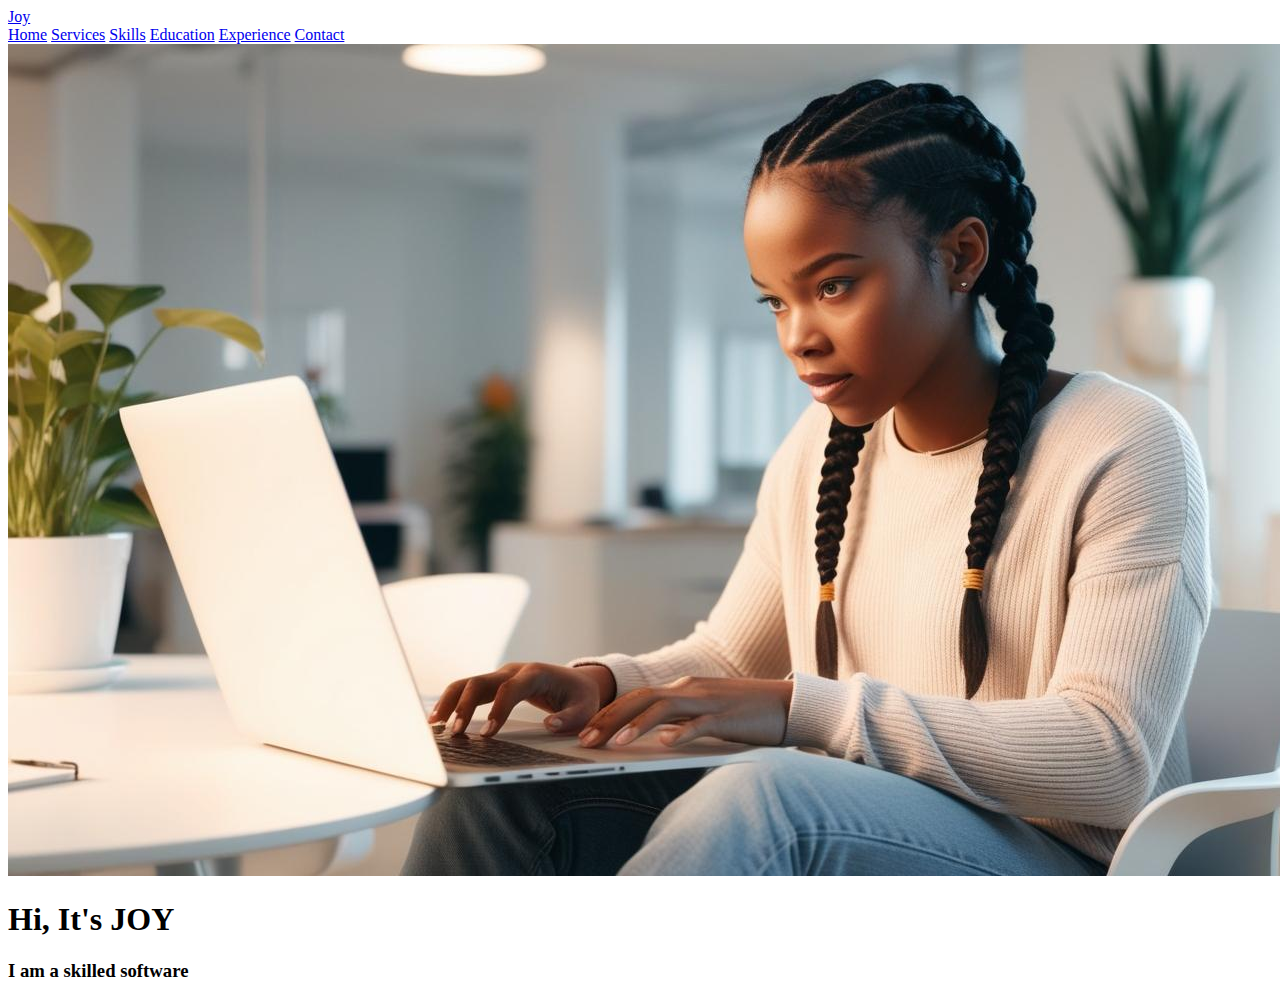
==== index.html @ cb1254c5 "First Change" ====
<!DOCTYPE html>
<html>
    <head>
        <title>My Portfolio</title>
        <meta charset="UTF-8">
        <meta name="viewport" content="width=device-width,">
        <link rel="stylesheet" href="styles.css">
    </head>
    <body>
        <header>
            <a href="#" class="logo">Joy</a>

            <nav>
                <a href="#" class="active">Home</a>
                <a href="#" >Services</a>
                <a href="#" >Skills</a>
                <a href="#" >Education</a>
                <a href="#" >Experience</a>
                <a href="#" >Contact</a>
                
            </nav>
        </header>

        <section class="home">
            <div class="home-img">
                <img src="main.jpg" alt="Logo" >
            </div>
            <div class="home-content">
                <h1>Hi, It's <span>JOY</span></h1>
                <h3 class="typing-text">I am a skilled software </h3>
            </div>
        </section>
    </body>
</html>
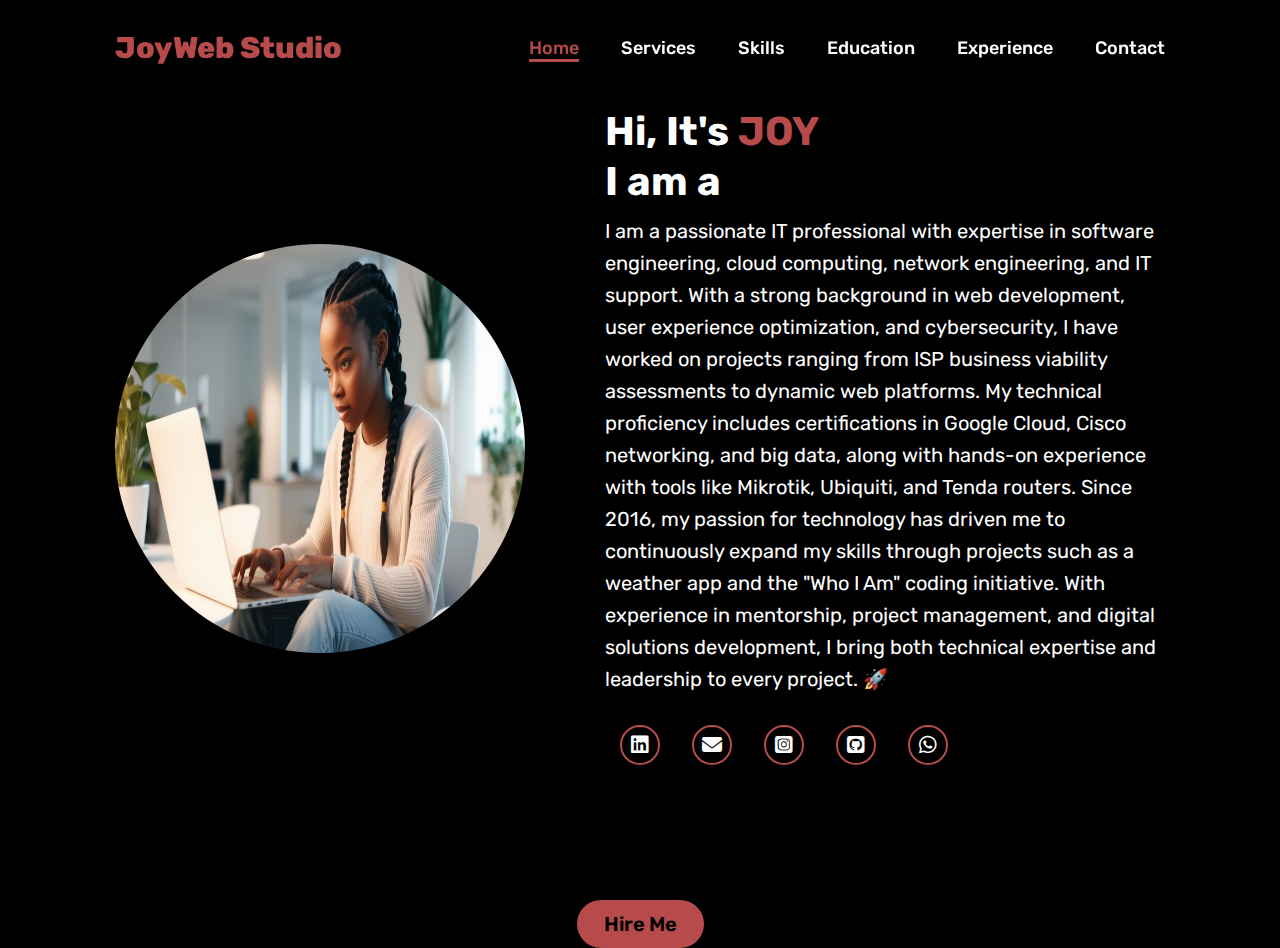
==== commit 4a674c42: "Second post" ====
--- a/index.html
+++ b/index.html
@@ -5,10 +5,17 @@
         <meta charset="UTF-8">
         <meta name="viewport" content="width=device-width,">
         <link rel="stylesheet" href="styles.css">
+
+        <link rel="stylesheet" href="https://cdnjs.cloudflare.com/ajax/libs/font-awesome/6.5.1/css/all.min.css">
+
+
+        <link rel="preconnect" href="https://fonts.googleapis.com">
+        <link rel="preconnect" href="https://fonts.gstatic.com" crossorigin>
+        <link href="https://fonts.googleapis.com/css2?family=Rubik:ital,wght@0,300..900;1,300..900&display=swap" rel="stylesheet">
     </head>
     <body>
         <header>
-            <a href="#" class="logo">Joy</a>
+            <a href="#" class="logo">JoyWeb Studio</a>
 
             <nav>
                 <a href="#" class="active">Home</a>
@@ -27,9 +34,39 @@
             </div>
             <div class="home-content">
                 <h1>Hi, It's <span>JOY</span></h1>
-                <h3 class="typing-text">I am a skilled software </h3>
+                <h3 class="typing-text">I am a <span></span> </h3>
+                
+                <p>
+                    I am a passionate IT professional with expertise in software engineering, cloud computing,  
+                    network engineering, and IT support. With a strong background in web development,  
+                    user experience optimization, and cybersecurity, I have worked on projects ranging from  
+                    ISP business viability assessments to dynamic web platforms.  
+                
+                    My technical proficiency includes certifications in Google Cloud, Cisco networking,  
+                    and big data, along with hands-on experience with tools like Mikrotik, Ubiquiti, and Tenda routers.  
+                    Since 2016, my passion for technology has driven me to continuously expand my skills through projects  
+                    such as a weather app and the "Who I Am" coding initiative.  
+                
+                    With experience in mentorship, project management, and digital solutions development,  
+                    I bring both technical expertise and leadership to every project. 🚀  
+                </p>
+                
+                <div class="social-icons">
+                     <a href="#"><i class="fa-brands fa-linkedin"></i></a>
+                     <a href="#"><i class="fa-solid fa-envelope"></i></a>
+                     <a href="#"><i class="fa-brands fa-square-instagram"></i></a>
+                     <a href="#"><i class="fa-brands fa-square-github"></i></a>
+                     <a href="#"><i class="fa-brands fa-whatsapp"></i></a>
+
+
+                </div>
             </div>
         </section>
+
+        <div class="hire-me-container">
+            <button class="hire-me">Hire Me</button>
+        </div>
+        
     </body>
 </html>
 
--- a/styles.css
+++ b/styles.css
@@ -0,0 +1,199 @@
+
+* {
+    font-family: "Rubik", sans-serif;
+    margin: 0;
+    padding: 0;
+    box-sizing: border-box;
+    text-decoration: none;
+    border: none;
+    outline: none;
+    
+}
+
+html {
+    font-size: 62.5%;
+}
+
+body {
+    width: 100%;
+    height: 100vh;
+    overflow-x: hidden;
+    background-color: black;
+    color: white;
+}
+
+header {
+    margin-top: 20px;
+    position: fixed;
+    top: 0;
+    left: 0;
+    width: 100%;
+    padding: 1rem 9%;
+    background-color: transparent;
+    box-shadow: 0px 4px 10px rgba(0, 0, 0, 0.2);
+    display: flex;
+    justify-content: space-between;
+    align-items: center;
+    z-index: 100;
+}
+
+.logo{
+    font-size: 3rem;
+    color: #b74b4b;
+    font-weight: 800;
+    cursor: pointer;
+    transition: 0.5s ease;
+
+}
+
+.logo:hover{
+    transform: scale(1.1);
+}
+
+nav a {
+    font-size: 1.8rem;
+    color: white;
+    margin-left: 4rem;
+    font-weight: 500;
+    transition: 0.3s ease;
+    border-bottom: 3px solid transparent;
+}
+
+nav a:hover,
+nav a.active {
+    color: #b74b4b;
+    border-bottom: solid #b74b4b;
+}
+
+@media(max-width:995px){
+    nav{
+        position: absolute;
+        top: 100%;
+        right: 0;
+        width: 40%;
+        border-left: 3px solid #b74b4b;
+        border-bottom: 3px solid #b74b4b;
+        border-bottom-left-radius: 2rem;
+        padding: 1rem solid;
+        background-color: #161616;
+        border-top: 0.1rem solid rgba(0, 0, 0,0.1);
+    }
+
+    nav.active {
+        display: block;
+    }
+
+    nav a {
+        display: block;
+        font-size: 2rem;
+        margin: 3rem 0;
+    }
+
+    nav a:hover,
+    nav a.active {
+        padding: 1rem;
+        border-radius: 0.5rem;
+        border-bottom: 0.5s;
+    }
+}
+
+section{
+    min-height: 100vh;
+    padding: 5rem 9% 5rem;
+}
+
+.home {
+    display: flex;
+    justify-content: center;
+    align-items: center;
+    gap: 8rem;
+    background-color: black;
+}
+
+.home-content h1 {
+    font-size: 4rem;
+    font-weight: 700;
+    line-height: 1.3;
+}
+span {
+    color: #b74b4b;
+}
+.home-content h3 {
+    font-size: 4rem;
+    margin-bottom: 1rem;
+    font-weight: 700;
+}
+
+p {
+    font-size: 2rem;
+    line-height: 1.6;
+}
+
+.home-img {
+    border-radius: 50%;
+}
+
+.home-img img {
+    position: relative;
+    width: 32vw;
+    height: 32vw;
+    border-radius: 50%;
+    box-shadow: 0 0 25px solid;
+    cursor: pointer;
+    transition: 0.2s linear;
+}
+
+.home-img img:hover {
+    transform: scale(1.05);
+    font-weight: 500;
+}
+
+.social-icons a {
+    display: inline-flex;
+    justify-content: center;
+    align-items: center;
+    width: 4rem;
+    height: 4rem;
+    background-color: transparent;
+    border: 0.2rem solid #b74b4b;
+    font-size: 2rem;
+    border-radius: 50%;
+    margin: 3rem 1.5rem 3rem;
+    transition: 0.3s ease;
+    color: white;
+}
+
+.social-icons a:hover {
+   color: black;
+   transform: scale(1.3) translate();
+   background-color: #b74b4b;
+   box-shadow: 0 0 25px #b74b4b;
+}
+
+.hire-me-container {
+    display: flex;
+    justify-content: center;
+     /* Adjust spacing to keep it close to the content */
+}
+
+.hire-me {
+    font-size: 2rem;
+    font-weight: 600;
+    color: black;
+    border: 0.2rem solid #b74b4b;
+    background: #b74b4b;
+    padding: 1rem 2.5rem;
+    border-radius: 5rem;
+    cursor: pointer;
+    transition: 0.3s ease;
+}
+
+.hire-me:hover {
+    background-color: white;
+    color: #b74b4b;
+    box-shadow: 0 0 15px #b74b4b;
+    transform: scale(1.1);
+}
+
+
+
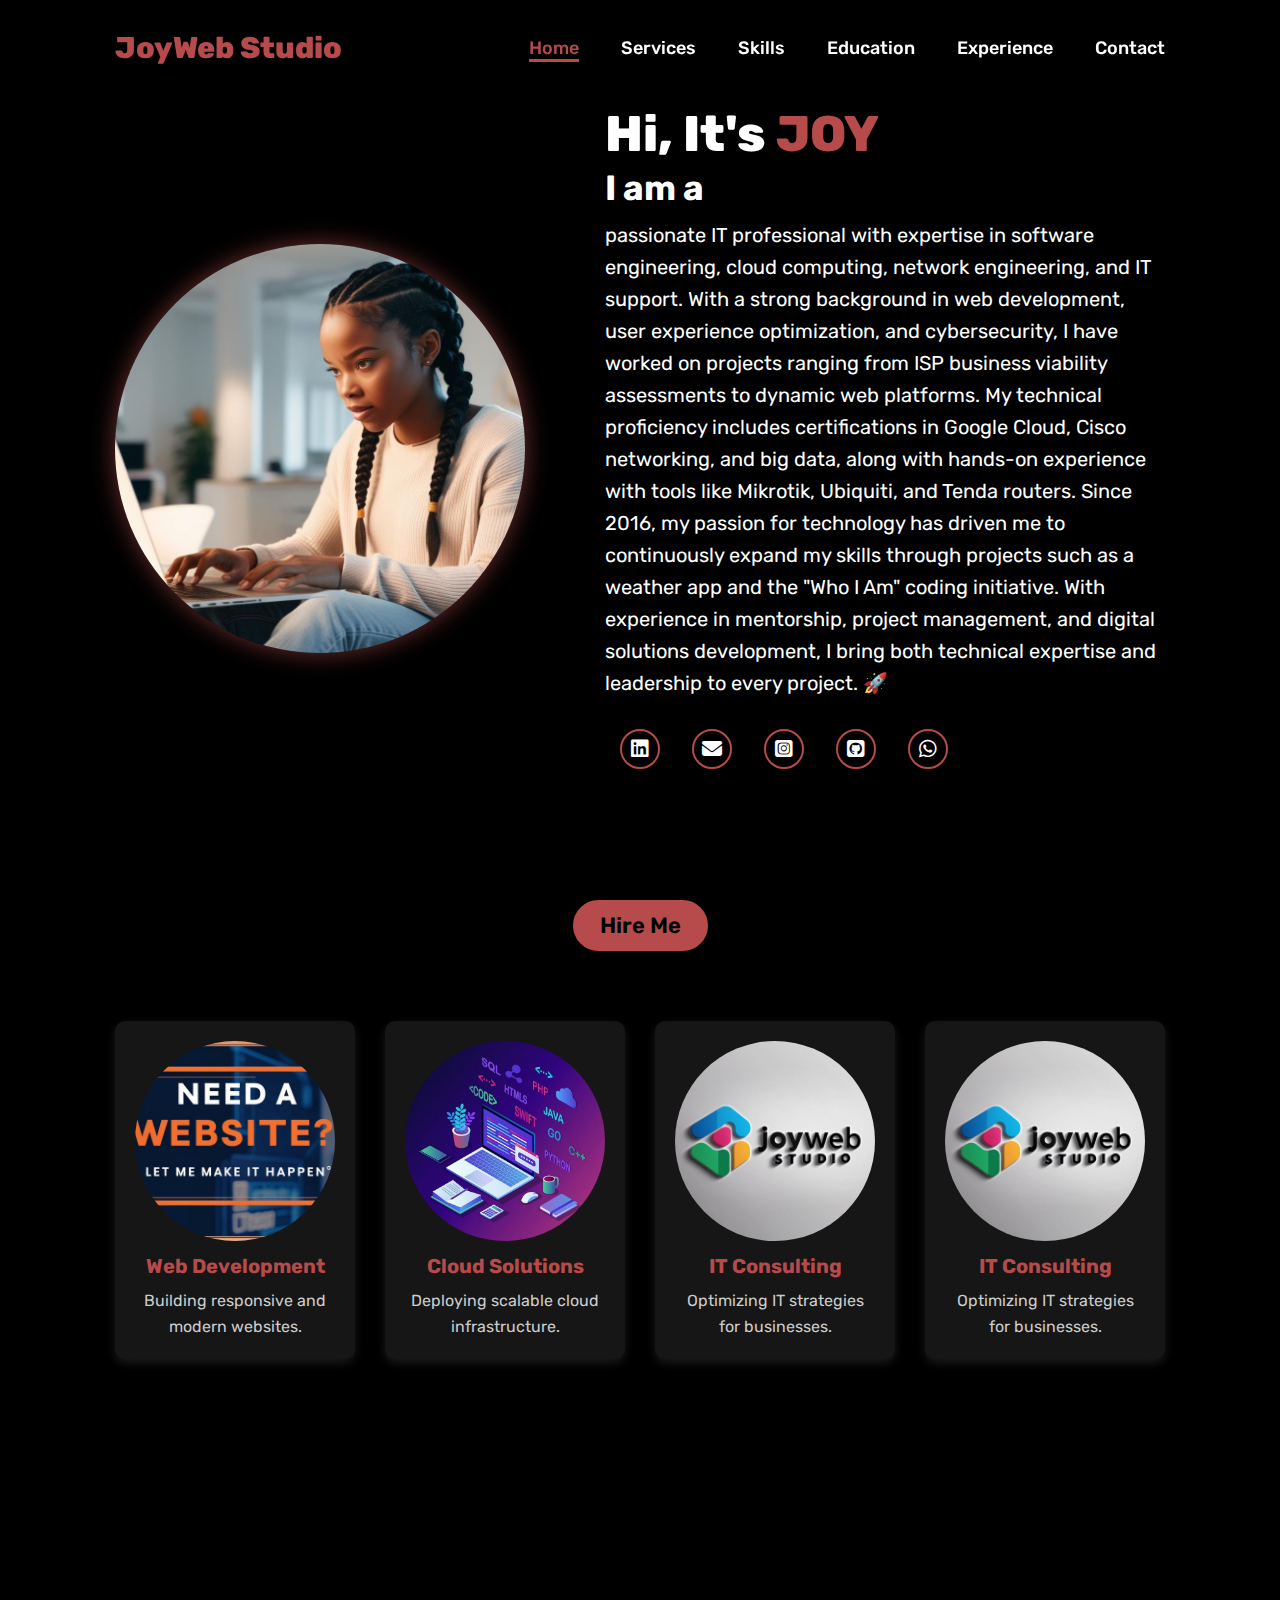
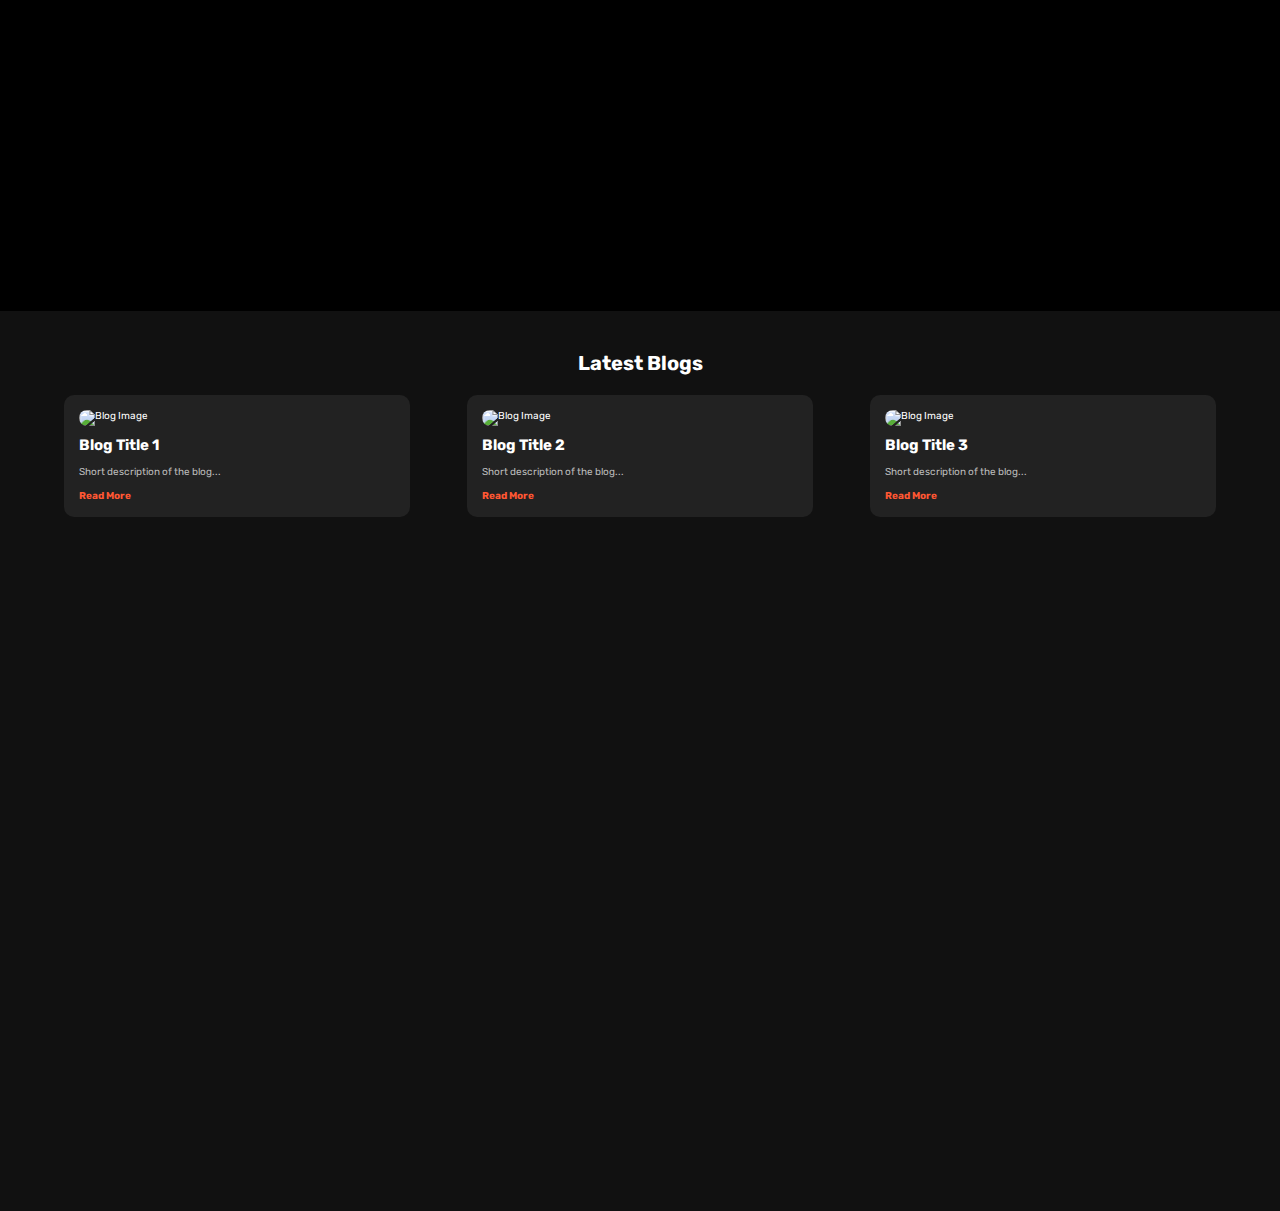
==== commit 745b88cd: "Blog section" ====
--- a/index.html
+++ b/index.html
@@ -37,7 +37,7 @@
                 <h3 class="typing-text">I am a <span></span> </h3>
                 
                 <p>
-                    I am a passionate IT professional with expertise in software engineering, cloud computing,  
+                    passionate IT professional with expertise in software engineering, cloud computing,  
                     network engineering, and IT support. With a strong background in web development,  
                     user experience optimization, and cybersecurity, I have worked on projects ranging from  
                     ISP business viability assessments to dynamic web platforms.  
@@ -66,7 +66,70 @@
         <div class="hire-me-container">
             <button class="hire-me">Hire Me</button>
         </div>
+
+        <section class="services">
+            <div class="service-box">
+                <img src="pic1.jpg" alt="Service 1">
+                <h3>Web Development</h3>
+                <p>Building responsive and modern websites.</p>
+            </div>
         
+            <div class="service-box">
+                <img src="pic2.jpeg" alt="Service 2">
+                <h3>Cloud Solutions</h3>
+                <p>Deploying scalable cloud infrastructure.</p>
+            </div>
+        
+            <div class="service-box">
+                <img src="pic3.jpg" alt="Service 3">
+                <h3>IT Consulting</h3>
+                <p>Optimizing IT strategies for businesses.</p>
+            </div>
+
+            <div class="service-box">
+                <img src="pic3.jpg" alt="Service 3">
+                <h3>IT Consulting</h3>
+                <p>Optimizing IT strategies for businesses.</p>
+            </div>
+        </section>
+
+        <section class="blog">
+            <h2>Latest Blogs</h2>
+            <div class="blog-container">
+                <div class="blog-post">
+                    <img src="blog1.jpg" alt="Blog Image">
+                    <h3>Blog Title 1</h3>
+                    <p>Short description of the blog...</p>
+                    <a href="#">Read More</a>
+                </div>
+                <div class="blog-post">
+                    <img src="blog2.jpg" alt="Blog Image">
+                    <h3>Blog Title 2</h3>
+                    <p>Short description of the blog...</p>
+                    <a href="#">Read More</a>
+                </div>
+                <div class="blog-post">
+                    <img src="blog3.jpg" alt="Blog Image">
+                    <h3>Blog Title 3</h3>
+                    <p>Short description of the blog...</p>
+                    <a href="#">Read More</a>
+                </div>
+            </div>
+        </section>
+        
+        
+       <script>
+        document.addEventListener("DOMContentLoaded", function () {
+            const navMenu = document.querySelector("nav ul");
+            const toggleButton = document.querySelector(".logo"); // Change if your logo isn't the toggle
+        
+            toggleButton.addEventListener("click", function () {
+                navMenu.classList.toggle("active");
+            });
+        });
+      </script> 
     </body>
+
+    
 </html>
 
--- a/styles.css
+++ b/styles.css
@@ -12,6 +12,7 @@
 
 html {
     font-size: 62.5%;
+    scroll-behavior: smooth;
 }
 
 body {
@@ -58,6 +59,30 @@
     transition: 0.3s ease;
     border-bottom: 3px solid transparent;
 }
+
+nav ul {
+    list-style: none;
+    padding: 0;
+    margin: 0;
+    display: none; 
+    flex-direction: column;
+    background: black;
+    position: absolute;
+    top: 40px; 
+    right: 0;
+    width: 200px;
+    border: 1px solid #ff6f61; 
+}
+
+nav ul.active {
+    display: flex; /* Show when toggled */
+}
+
+nav ul li {
+    padding: 10px;
+    border-bottom: 1px solid #ff6f61;
+}
+
 
 nav a:hover,
 nav a.active {
@@ -111,15 +136,15 @@
 }
 
 .home-content h1 {
-    font-size: 4rem;
-    font-weight: 700;
+    font-size: 5rem;
+    font-weight: 800;
     line-height: 1.3;
 }
 span {
     color: #b74b4b;
 }
 .home-content h3 {
-    font-size: 4rem;
+    font-size: 3.5rem;
     margin-bottom: 1rem;
     font-weight: 700;
 }
@@ -138,9 +163,10 @@
     width: 32vw;
     height: 32vw;
     border-radius: 50%;
-    box-shadow: 0 0 25px solid;
+    box-shadow: 0 0 25px rgba(183, 75, 75, 0.6);
     cursor: pointer;
     transition: 0.2s linear;
+    object-fit: cover;
 }
 
 .home-img img:hover {
@@ -168,16 +194,21 @@
    transform: scale(1.3) translate();
    background-color: #b74b4b;
    box-shadow: 0 0 25px #b74b4b;
+   background: linear-gradient(45deg, #b74b4b, #ff6f61);
 }
 
 .hire-me-container {
     display: flex;
     justify-content: center;
-     /* Adjust spacing to keep it close to the content */
+    margin-bottom: 0;
+    padding-bottom: 0;
+    
 }
 
 .hire-me {
-    font-size: 2rem;
+    font-size: 2.2rem;
+    padding: 1.2rem 3rem;
+    animation: pulse 1.5s infinite alternate;
     font-weight: 600;
     color: black;
     border: 0.2rem solid #b74b4b;
@@ -188,6 +219,11 @@
     transition: 0.3s ease;
 }
 
+@keyframes pulse {
+    0% { transform: scale(1); }
+    100% { transform: scale(1.05); }
+}
+
 .hire-me:hover {
     background-color: white;
     color: #b74b4b;
@@ -195,5 +231,114 @@
     transform: scale(1.1);
 }
 
-
-
+.services {
+    display: flex;
+    justify-content: space-between;
+    align-items: flex-start;
+    gap: 3rem;
+    padding: 5rem 9%;
+    text-align: center;
+    margin-top: 20px;
+}
+
+.service-box {
+    flex: 1;
+    max-width: 300px;
+    background: #161616;
+    padding: 2rem;
+    border-radius: 1rem;
+    box-shadow: 0 4px 10px rgba(255, 255, 255, 0.1);
+    transition: 0.3s ease;
+}
+
+.service-box:hover {
+    transform: scale(1.05);
+    box-shadow: 0 0 15px #b74b4b;
+}
+
+.service-box img {
+    width: 200px;
+    height: 200px;
+    object-fit: cover;
+    border-radius: 50%;
+    margin-bottom: 1rem;
+}
+
+.service-box h3 {
+    font-size: 2rem;
+    color: #b74b4b;
+    margin-bottom: 1rem;
+}
+
+.service-box p {
+    font-size: 1.6rem;
+    color: #ccc;
+}
+
+
+@media (max-width: 768px) {
+    .services {
+        flex-direction: column;
+        align-items: center;
+    }
+
+    .service-box {
+        max-width: 90%;
+    }
+}
+
+.blog {
+    margin-top: 40px;
+    padding: 40px 5%;
+    background-color: #111; /* Dark theme */
+    color: #fff;
+    text-align: center;
+}
+
+.blog h2 {
+    font-size: 2rem;
+    margin-bottom: 20px;
+}
+
+.blog-container {
+    display: flex;
+    justify-content: space-between;
+    align-items: flex-start;
+    gap: 20px;
+    flex-wrap: wrap;
+}
+
+.blog-post {
+    background: #222;
+    padding: 15px;
+    border-radius: 10px;
+    width: 30%;
+    text-align: left;
+}
+
+.blog-post img {
+    width: 100%;
+    border-radius: 8px;
+}
+
+.blog-post h3 {
+    font-size: 1.5rem;
+    margin: 10px 0;
+}
+
+.blog-post p {
+    font-size: 1rem;
+    color: #bbb;
+}
+
+.blog-post a {
+    display: inline-block;
+    margin-top: 10px;
+    color: #ff5733;
+    text-decoration: none;
+    font-weight: bold;
+}
+
+
+
+
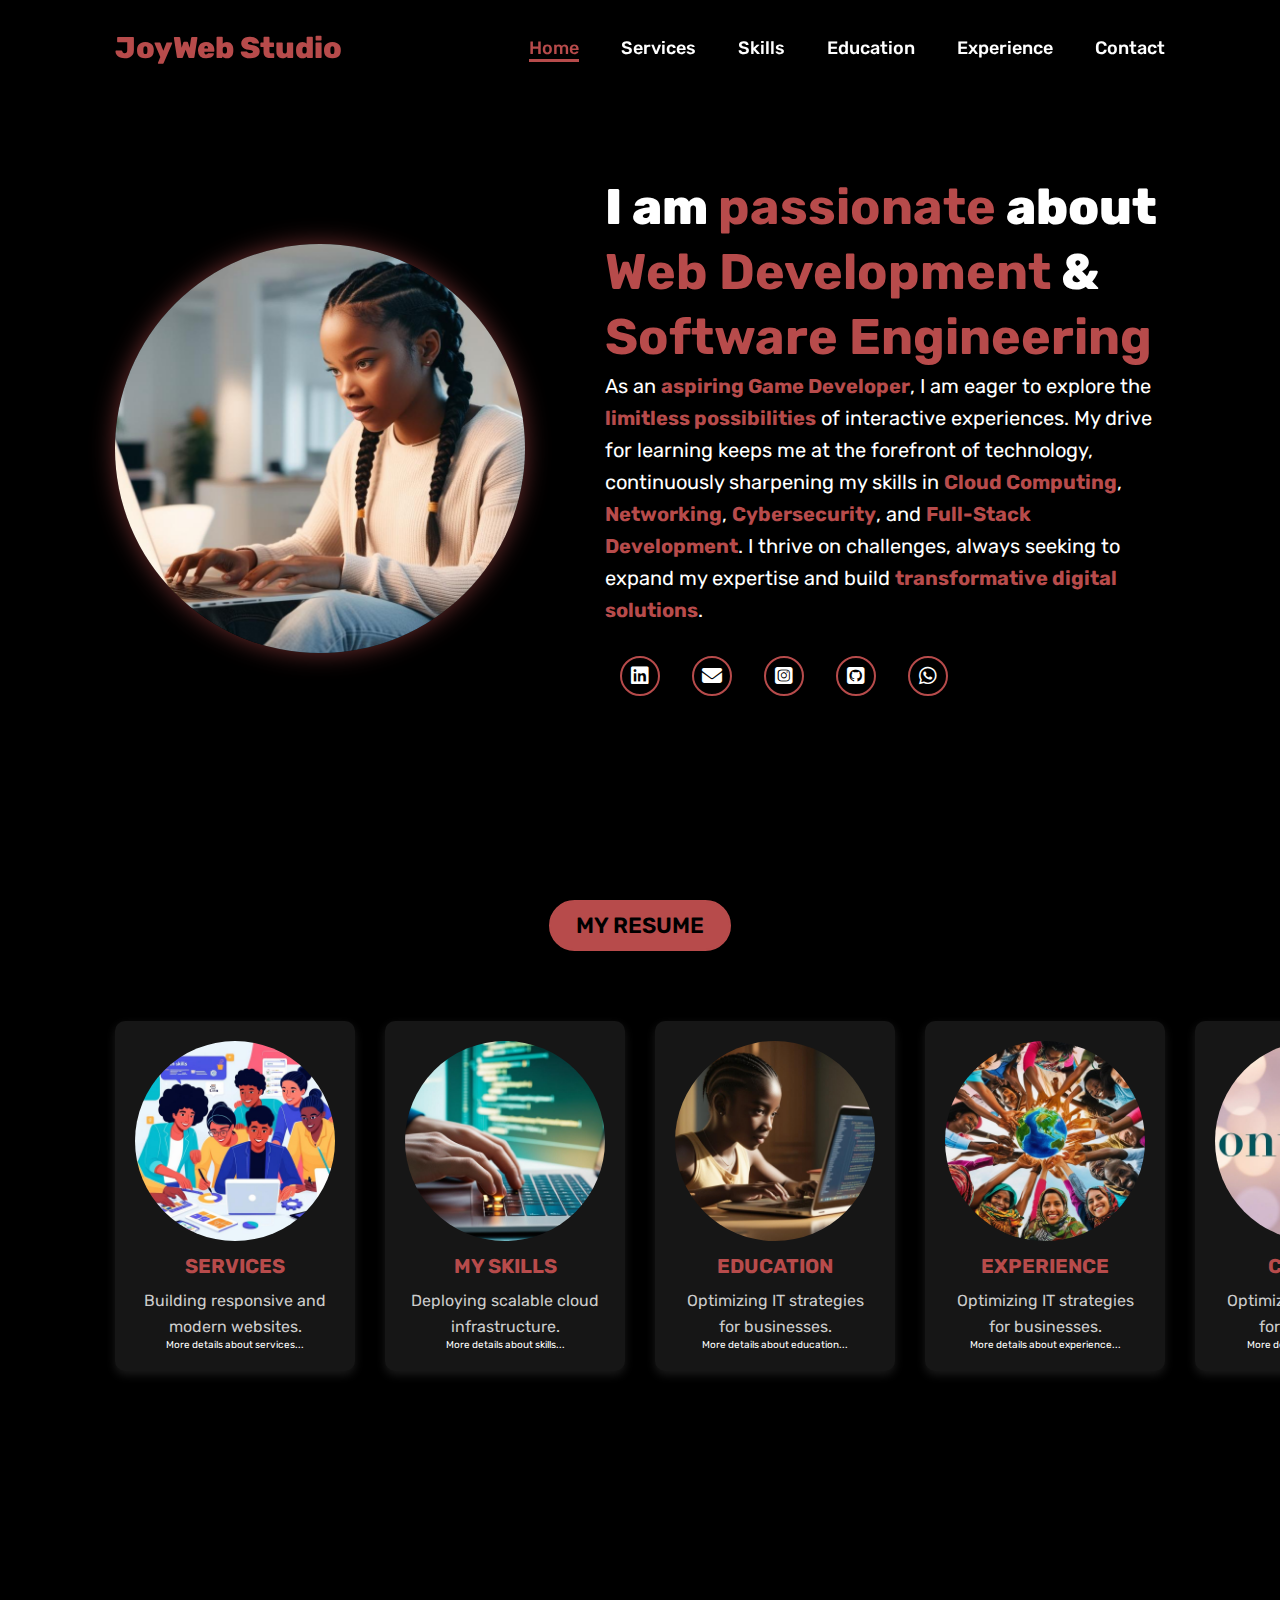
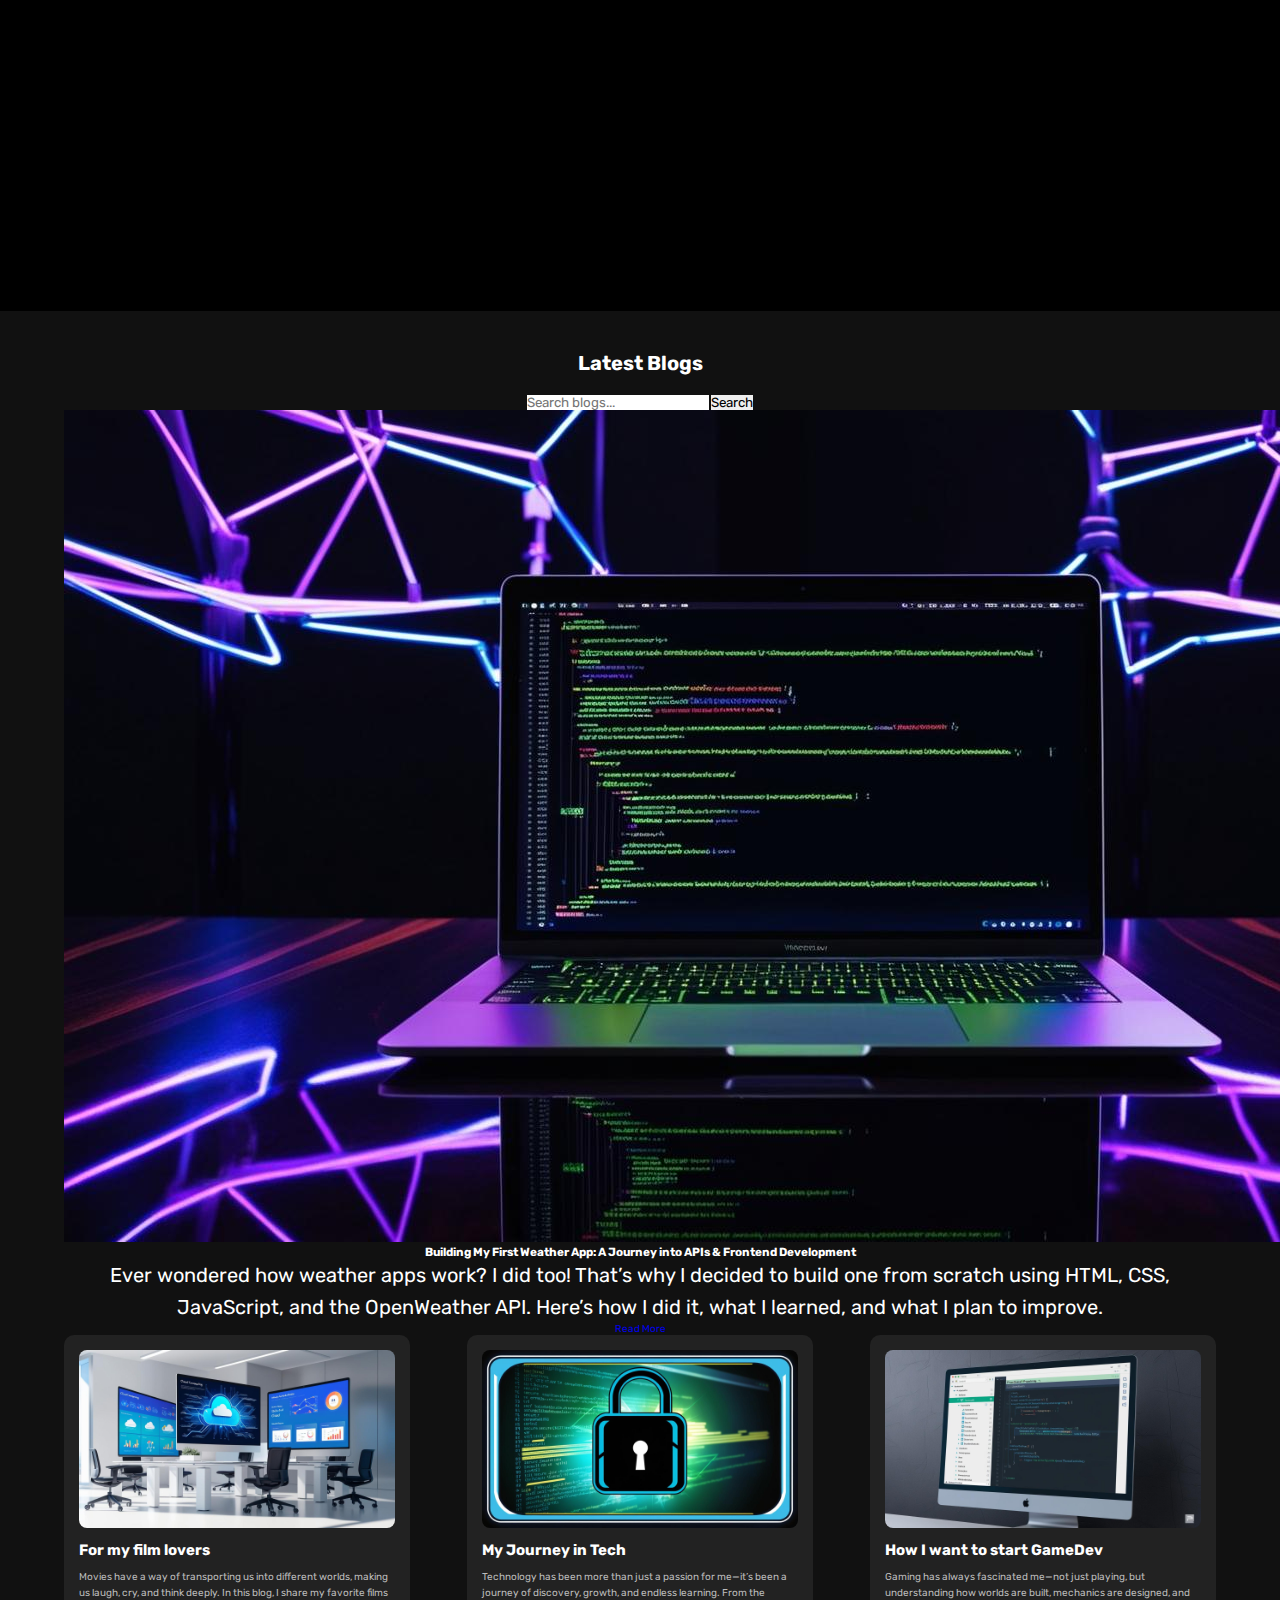
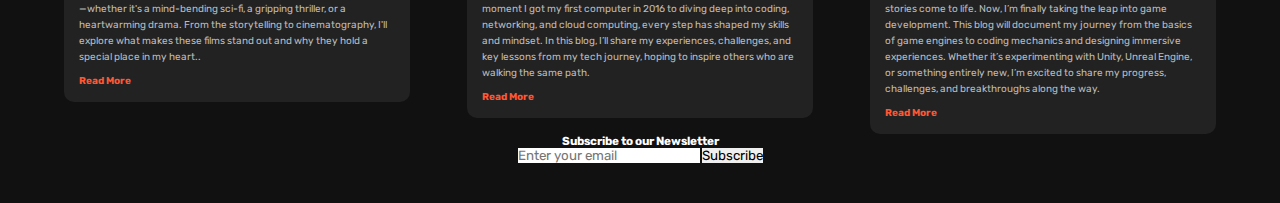
==== commit 08f18294: "Update  index.html" ====
--- a/index.html
+++ b/index.html
@@ -19,13 +19,14 @@
 
             <nav>
                 <a href="#" class="active">Home</a>
-                <a href="#" >Services</a>
-                <a href="#" >Skills</a>
-                <a href="#" >Education</a>
-                <a href="#" >Experience</a>
-                <a href="#" >Contact</a>
+                <a href="#Services" >Services</a>
+                <a href="#Skills" >Skills</a>
+                <a href="#Education" >Education</a>
+                <a href="#Experience" >Experience</a>
+                <a href="#Contact" >Contact</a>
                 
             </nav>
+
         </header>
 
         <section class="home">
@@ -33,30 +34,30 @@
                 <img src="main.jpg" alt="Logo" >
             </div>
             <div class="home-content">
-                <h1>Hi, It's <span>JOY</span></h1>
-                <h3 class="typing-text">I am a <span></span> </h3>
-                
+                <h1>
+                    I am <span class="highlight">passionate</span> about 
+                    <span class="highlight">Web Development</span> & 
+                    <span class="highlight">Software Engineering</span>
+                </h1>
                 <p>
-                    passionate IT professional with expertise in software engineering, cloud computing,  
-                    network engineering, and IT support. With a strong background in web development,  
-                    user experience optimization, and cybersecurity, I have worked on projects ranging from  
-                    ISP business viability assessments to dynamic web platforms.  
-                
-                    My technical proficiency includes certifications in Google Cloud, Cisco networking,  
-                    and big data, along with hands-on experience with tools like Mikrotik, Ubiquiti, and Tenda routers.  
-                    Since 2016, my passion for technology has driven me to continuously expand my skills through projects  
-                    such as a weather app and the "Who I Am" coding initiative.  
-                
-                    With experience in mentorship, project management, and digital solutions development,  
-                    I bring both technical expertise and leadership to every project. 🚀  
+                    As an <span class="highlight">aspiring Game Developer</span>,  
+                    I am eager to explore the <span class="highlight">limitless possibilities</span>  
+                    of interactive experiences. My drive for learning keeps me at the forefront of technology,  
+                    continuously sharpening my skills in 
+                    <span class="highlight">Cloud Computing</span>,  
+                    <span class="highlight">Networking</span>,  
+                    <span class="highlight">Cybersecurity</span>, and  
+                    <span class="highlight">Full-Stack Development</span>.  
+                    I thrive on challenges, always seeking to expand my expertise and build  
+                    <span class="highlight">transformative digital solutions</span>.
                 </p>
                 
                 <div class="social-icons">
-                     <a href="#"><i class="fa-brands fa-linkedin"></i></a>
-                     <a href="#"><i class="fa-solid fa-envelope"></i></a>
-                     <a href="#"><i class="fa-brands fa-square-instagram"></i></a>
-                     <a href="#"><i class="fa-brands fa-square-github"></i></a>
-                     <a href="#"><i class="fa-brands fa-whatsapp"></i></a>
+                     <a href="malito:gitongajoy164@gmail.com"><i class="fa-brands fa-linkedin"></i></a>
+                     <a href="mailto:gitongajoy164@gmail.com"><i class="fa-solid fa-envelope"></i></a>
+                     <a href="https://www.instagram.com/wanheda3vice"><i class="fa-brands fa-square-instagram"></i></a>
+                     <a href="https://github.com/HEDAjoy"><i class="fa-brands fa-square-github"></i></a>
+                     <a href="https://wa.me/254793844477"><i class="fa-brands fa-whatsapp"></i></a>
 
 
                 </div>
@@ -64,56 +65,103 @@
         </section>
 
         <div class="hire-me-container">
-            <button class="hire-me">Hire Me</button>
-        </div>
+            <a href="resume.html"><button class="hire-me">MY RESUME</button>
+            </div></a> 
 
         <section class="services">
-            <div class="service-box">
-                <img src="pic1.jpg" alt="Service 1">
-                <h3>Web Development</h3>
+            <div id="Services"  class="service-box" onclick="toggleSection('services-details')">
+                <img src="services.jpg" alt="Service 1">
+                <h3>SERVICES</h3>
                 <p>Building responsive and modern websites.</p>
-            </div>
-        
-            <div class="service-box">
-                <img src="pic2.jpeg" alt="Service 2">
-                <h3>Cloud Solutions</h3>
+                <div class="details" id="services-details">More details about services...</div>
+            </div>
+        
+            <div  id="Skills" class="service-box" onclick="toggleSection('skills-details')">
+                <img src="skills.jpg" alt="Service 2">
+                <h3>MY SKILLS</h3>
                 <p>Deploying scalable cloud infrastructure.</p>
-            </div>
-        
-            <div class="service-box">
-                <img src="pic3.jpg" alt="Service 3">
-                <h3>IT Consulting</h3>
+                <div class="details" id="skills-details">More details about skills...</div>
+            </div>
+        
+            <div id="Education" class="service-box" onclick="toggleSection('education-details')">
+                <img src="education.jpg" alt="Service 3">
+                <h3>EDUCATION</h3>
                 <p>Optimizing IT strategies for businesses.</p>
-            </div>
-
-            <div class="service-box">
-                <img src="pic3.jpg" alt="Service 3">
-                <h3>IT Consulting</h3>
+                <div class="details" id="education-details">More details about education...</div>
+            </div>
+
+            <div id="Experience" class="service-box" onclick="toggleSection('experience-details')">
+                <img src="Experience.jpg" alt="Service 3">
+                <h3>EXPERIENCE</h3>
                 <p>Optimizing IT strategies for businesses.</p>
-            </div>
+                <div class="details" id="experience-details">More details about experience...</div>
+            </div>
+
+            <div id="Contact" class="service-box" onclick="toggleSection('contact-details')">
+                <img src="contactMe.jpg" alt="Service 3">
+                <h3>CONTACT</h3>
+                <p>Optimizing IT strategies for businesses.</p>
+                <div class="details" id="contact-details">More details about contact...</div>
+            </div>
+
+            
         </section>
 
+       
         <section class="blog">
             <h2>Latest Blogs</h2>
+            
+            <div class="blog-search">
+                <input type="text" id="search-bar" placeholder="Search blogs...">
+                <button onclick="filterBlogs()">Search</button>
+            </div>
+            
+            <div class="featured-blog">
+                <img src="blogM.jpg" alt="Featured Blog">
+                <h3> Building My First Weather App: A Journey into APIs & Frontend Development</h3>
+                <p>Ever wondered how weather apps work? I did too! That’s why I decided to build one from scratch using HTML,
+                     CSS, JavaScript, and the
+                     OpenWeather API. Here’s how I did it, what I learned, and what I plan to improve.</p>
+                <a href="#">Read More</a>
+            </div>
+            
             <div class="blog-container">
                 <div class="blog-post">
                     <img src="blog1.jpg" alt="Blog Image">
-                    <h3>Blog Title 1</h3>
-                    <p>Short description of the blog...</p>
+                    <h3>For my film lovers</h3>
+                    <p>Movies have a way of transporting us into different worlds, making us laugh, cry,
+                         and think deeply. In this blog, I share my favorite films—whether it's a mind-bending sci-fi, 
+                         a gripping thriller, or a heartwarming drama. From the storytelling to cinematography, I'll explore
+                          what makes these films
+                         stand out and why they hold a special place in my heart..</p>
                     <a href="#">Read More</a>
                 </div>
                 <div class="blog-post">
                     <img src="blog2.jpg" alt="Blog Image">
-                    <h3>Blog Title 2</h3>
-                    <p>Short description of the blog...</p>
+                    <h3>My Journey in Tech</h3>
+                    <p>Technology has been more than just a passion for me—it’s been a journey of discovery, growth, and endless learning.
+                         From the moment I got my first computer in 2016 to diving deep into coding, networking, and cloud computing, every 
+                         step has shaped my skills and mindset. In this blog, I’ll share my experiences, challenges, and key lessons from my
+                          tech journey, hoping
+                         to inspire others who are walking the same path.</p>
                     <a href="#">Read More</a>
                 </div>
                 <div class="blog-post">
                     <img src="blog3.jpg" alt="Blog Image">
-                    <h3>Blog Title 3</h3>
-                    <p>Short description of the blog...</p>
+                    <h3>How I want to start GameDev</h3>
+                    <p>Gaming has always fascinated me—not just playing, but understanding how worlds are built, mechanics are designed, and 
+                        stories come to life. Now, I’m finally taking the leap into game development. This blog will document my journey from 
+                        the basics of game engines to coding mechanics and designing immersive experiences. Whether it’s experimenting with Unity,
+                         Unreal Engine, or something entirely new, I’m excited to share my progress, challenges, and breakthroughs along the way.</p>
                     <a href="#">Read More</a>
                 </div>
+            </div>
+            
+            <!-- Newsletter Subscription -->
+            <div class="newsletter">
+                <h3>Subscribe to our Newsletter</h3>
+                <input type="email" placeholder="Enter your email">
+                <button>Subscribe</button>
             </div>
         </section>
         
@@ -128,6 +176,64 @@
             });
         });
       </script> 
+
+<script>
+    document.addEventListener("DOMContentLoaded", function () {
+        const navLinks = document.querySelectorAll(".nav-link");
+
+        window.addEventListener("scroll", function () {
+            let fromTop = window.scrollY + 100; // Adjust for header offset
+
+            navLinks.forEach(link => {
+                const section = document.querySelector(link.getAttribute("href"));
+
+                if (section.offsetTop <= fromTop && section.offsetTop + section.offsetHeight > fromTop) {
+                    navLinks.forEach(nav => nav.classList.remove("active"));
+                    link.classList.add("active");
+                }
+            });
+        });
+    });
+</script>
+
+
+        <script>
+            function toggleSection(id) {
+                var section = document.getElementById(id);
+                if (section.style.display === "none" || section.style.display === "") {
+                    section.style.display = "block";
+                } else {
+                    section.style.display = "none";
+                }
+            }
+
+            document.addEventListener("DOMContentLoaded", function () {
+    const serviceBoxes = document.querySelectorAll(".service-box");
+
+    serviceBoxes.forEach((box) => {
+        box.addEventListener("click", function () {
+            this.classList.toggle("active");
+            });
+        });
+         });
+        </script>
+
+    <script>
+            function filterBlogs() {
+             let input = document.getElementById("search-bar").value.toLowerCase();
+             let posts = document.querySelectorAll(".blog-post");
+                
+        posts.forEach(post => {
+            let title = post.querySelector("h3").innerText.toLowerCase();
+            if (title.includes(input)) {
+                post.style.display = "block";
+            } else {
+                post.style.display = "none";
+            }
+        });
+    }
+    </script>
+
     </body>
 
     
--- a/styles.css
+++ b/styles.css
@@ -90,37 +90,51 @@
     border-bottom: solid #b74b4b;
 }
 
-@media(max-width:995px){
-    nav{
-        position: absolute;
-        top: 100%;
+@media (max-width: 995px) {
+    nav {
+        position: fixed;
+        top: 0;
         right: 0;
-        width: 40%;
-        border-left: 3px solid #b74b4b;
+        width: 100%;
+        display: flex;
+        justify-content: space-between;
+        align-items: center;
+        padding: 1rem 2rem;
+        background-color: #161616;
         border-bottom: 3px solid #b74b4b;
-        border-bottom-left-radius: 2rem;
-        padding: 1rem solid;
-        background-color: #161616;
-        border-top: 0.1rem solid rgba(0, 0, 0,0.1);
-    }
-
-    nav.active {
-        display: block;
+        z-index: 1000;
+    }
+
+    .logo {
+        font-size: 1.5rem; /* Adjust size to fit */
+        font-weight: bold;
+        color: #b74b4b;
+        text-decoration: none;
     }
 
     nav a {
-        display: block;
-        font-size: 2rem;
-        margin: 3rem 0;
+        display: inline-block;
+        font-size: 1.5rem;
+        padding: 0.5rem 1rem;
+        color: white;
+        text-decoration: none;
     }
 
     nav a:hover,
     nav a.active {
-        padding: 1rem;
-        border-radius: 0.5rem;
-        border-bottom: 0.5s;
-    }
-}
+        border-bottom: 2px solid #b74b4b;
+    }
+
+    .nav-links {
+        display: flex;
+        gap: 1rem; /* Adjust spacing between links */
+    }
+
+    body {
+        padding-top: 70px;
+    }
+}
+
 
 section{
     min-height: 100vh;
@@ -148,6 +162,11 @@
     margin-bottom: 1rem;
     font-weight: 700;
 }
+.highlight {
+    color: #b74b4b;
+    font-weight: bold;
+}
+
 
 p {
     font-size: 2rem;
@@ -227,7 +246,8 @@
 .hire-me:hover {
     background-color: white;
     color: #b74b4b;
-    box-shadow: 0 0 15px #b74b4b;
+    box-shadow: 0 0 25px #b74b4b;
+   background: linear-gradient(45deg, #b74b4b, #ff6f61);
     transform: scale(1.1);
 }
 
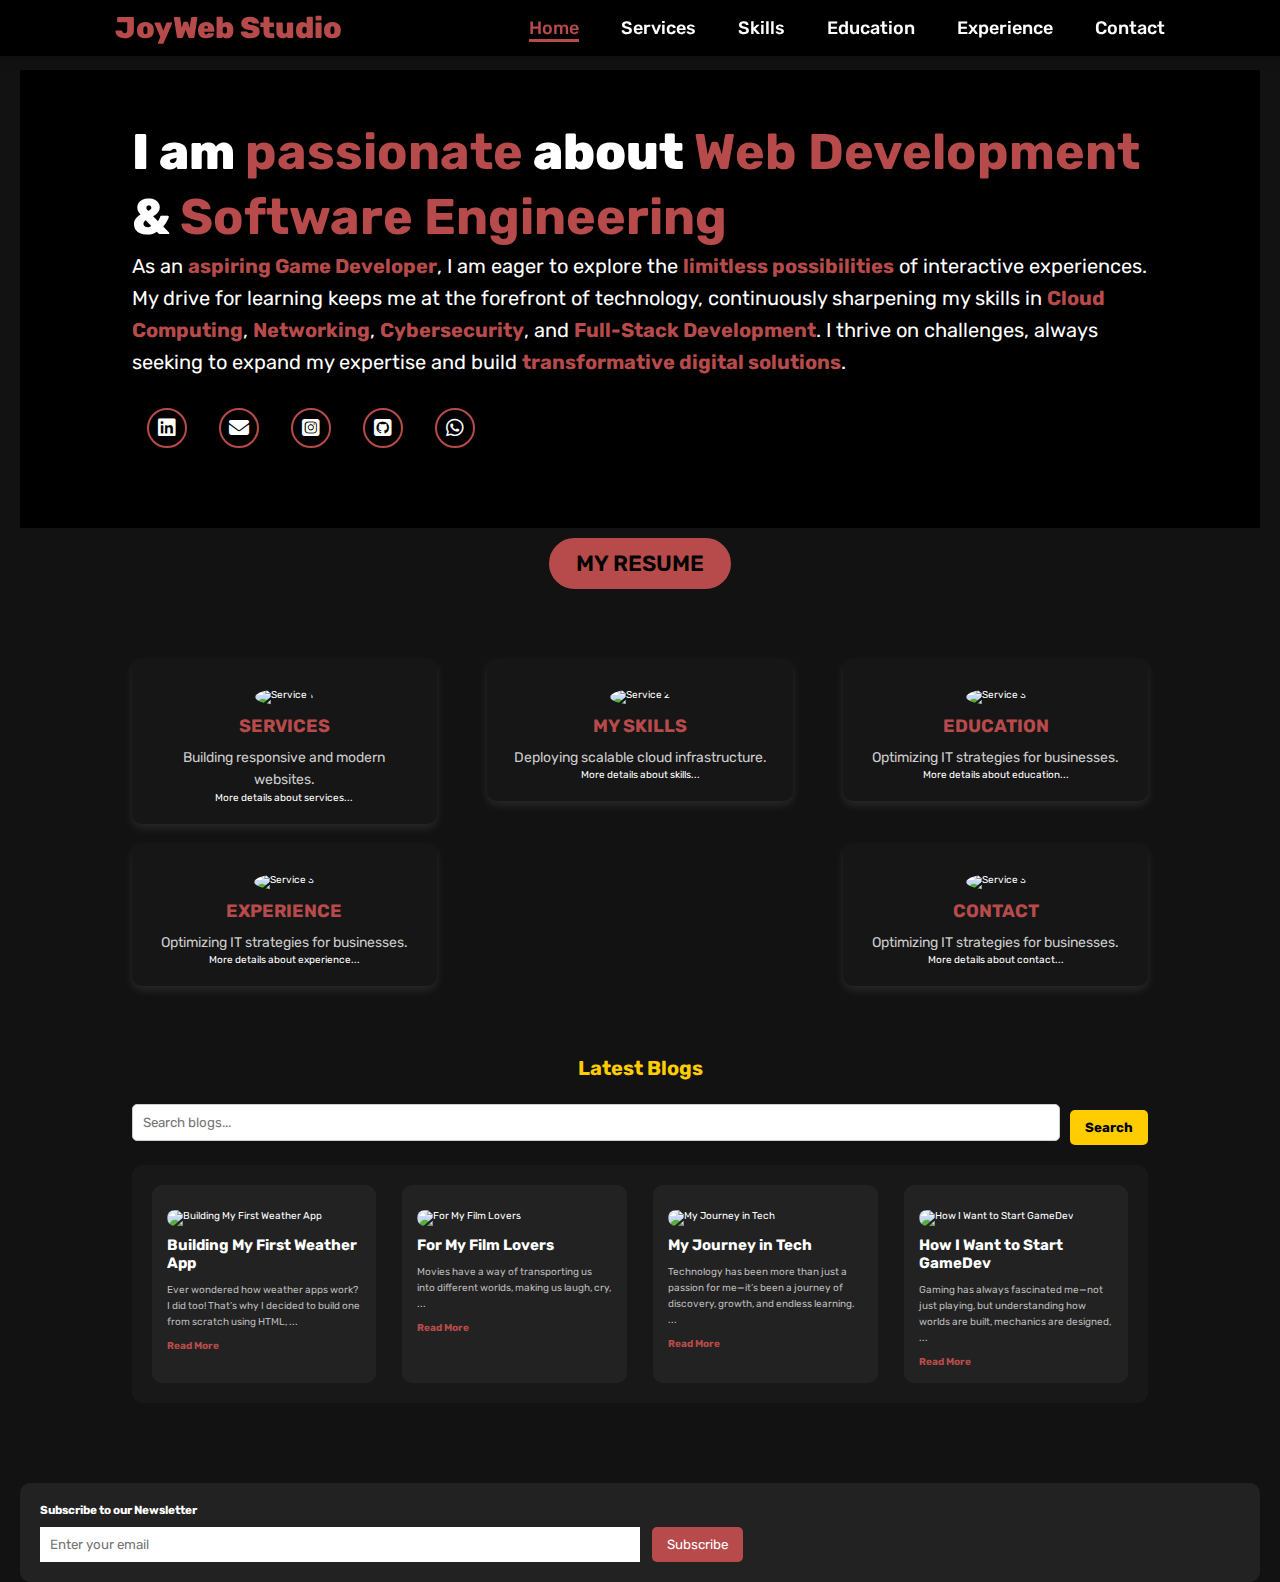
==== commit 6d12e6ae: "Update index.html" ====
--- a/index.html
+++ b/index.html
@@ -5,6 +5,7 @@
         <meta charset="UTF-8">
         <meta name="viewport" content="width=device-width,">
         <link rel="stylesheet" href="styles.css">
+        <link rel="stylesheet" href="blog.css">
 
         <link rel="stylesheet" href="https://cdnjs.cloudflare.com/ajax/libs/font-awesome/6.5.1/css/all.min.css">
 
@@ -30,9 +31,6 @@
         </header>
 
         <section class="home">
-            <div class="home-img">
-                <img src="main.jpg" alt="Logo" >
-            </div>
             <div class="home-content">
                 <h1>
                     I am <span class="highlight">passionate</span> about 
@@ -70,35 +68,35 @@
 
         <section class="services">
             <div id="Services"  class="service-box" onclick="toggleSection('services-details')">
-                <img src="services.jpg" alt="Service 1">
+                <img src="/images/services.jpg" alt="Service 1">
                 <h3>SERVICES</h3>
                 <p>Building responsive and modern websites.</p>
                 <div class="details" id="services-details">More details about services...</div>
             </div>
         
             <div  id="Skills" class="service-box" onclick="toggleSection('skills-details')">
-                <img src="skills.jpg" alt="Service 2">
+                <img src="images/skills.jpg" alt="Service 2">
                 <h3>MY SKILLS</h3>
                 <p>Deploying scalable cloud infrastructure.</p>
                 <div class="details" id="skills-details">More details about skills...</div>
             </div>
         
             <div id="Education" class="service-box" onclick="toggleSection('education-details')">
-                <img src="education.jpg" alt="Service 3">
+                <img src="images/education.jpg" alt="Service 3">
                 <h3>EDUCATION</h3>
                 <p>Optimizing IT strategies for businesses.</p>
                 <div class="details" id="education-details">More details about education...</div>
             </div>
 
             <div id="Experience" class="service-box" onclick="toggleSection('experience-details')">
-                <img src="Experience.jpg" alt="Service 3">
+                <img src="images/Experience.jpg" alt="Service 3">
                 <h3>EXPERIENCE</h3>
                 <p>Optimizing IT strategies for businesses.</p>
                 <div class="details" id="experience-details">More details about experience...</div>
             </div>
 
             <div id="Contact" class="service-box" onclick="toggleSection('contact-details')">
-                <img src="contactMe.jpg" alt="Service 3">
+                <img src="images/contactMe.jpg" alt="Service 3">
                 <h3>CONTACT</h3>
                 <p>Optimizing IT strategies for businesses.</p>
                 <div class="details" id="contact-details">More details about contact...</div>
@@ -110,52 +108,17 @@
        
         <section class="blog">
             <h2>Latest Blogs</h2>
-            
+    
             <div class="blog-search">
                 <input type="text" id="search-bar" placeholder="Search blogs...">
                 <button onclick="filterBlogs()">Search</button>
             </div>
-            
-            <div class="featured-blog">
-                <img src="blogM.jpg" alt="Featured Blog">
-                <h3> Building My First Weather App: A Journey into APIs & Frontend Development</h3>
-                <p>Ever wondered how weather apps work? I did too! That’s why I decided to build one from scratch using HTML,
-                     CSS, JavaScript, and the
-                     OpenWeather API. Here’s how I did it, what I learned, and what I plan to improve.</p>
-                <a href="#">Read More</a>
-            </div>
-            
+    
             <div class="blog-container">
-                <div class="blog-post">
-                    <img src="blog1.jpg" alt="Blog Image">
-                    <h3>For my film lovers</h3>
-                    <p>Movies have a way of transporting us into different worlds, making us laugh, cry,
-                         and think deeply. In this blog, I share my favorite films—whether it's a mind-bending sci-fi, 
-                         a gripping thriller, or a heartwarming drama. From the storytelling to cinematography, I'll explore
-                          what makes these films
-                         stand out and why they hold a special place in my heart..</p>
-                    <a href="#">Read More</a>
-                </div>
-                <div class="blog-post">
-                    <img src="blog2.jpg" alt="Blog Image">
-                    <h3>My Journey in Tech</h3>
-                    <p>Technology has been more than just a passion for me—it’s been a journey of discovery, growth, and endless learning.
-                         From the moment I got my first computer in 2016 to diving deep into coding, networking, and cloud computing, every 
-                         step has shaped my skills and mindset. In this blog, I’ll share my experiences, challenges, and key lessons from my
-                          tech journey, hoping
-                         to inspire others who are walking the same path.</p>
-                    <a href="#">Read More</a>
-                </div>
-                <div class="blog-post">
-                    <img src="blog3.jpg" alt="Blog Image">
-                    <h3>How I want to start GameDev</h3>
-                    <p>Gaming has always fascinated me—not just playing, but understanding how worlds are built, mechanics are designed, and 
-                        stories come to life. Now, I’m finally taking the leap into game development. This blog will document my journey from 
-                        the basics of game engines to coding mechanics and designing immersive experiences. Whether it’s experimenting with Unity,
-                         Unreal Engine, or something entirely new, I’m excited to share my progress, challenges, and breakthroughs along the way.</p>
-                    <a href="#">Read More</a>
-                </div>
-            </div>
+                <!-- Blogs will be dynamically inserted here by blog.js -->
+            </div>
+        </section>
+    
             
             <!-- Newsletter Subscription -->
             <div class="newsletter">
@@ -234,6 +197,11 @@
     }
     </script>
 
+        <script src="menu.js"></script>
+
+
+        <script src="blog.js" defer></script>
+
     </body>
 
     
--- a/styles.css
+++ b/styles.css
@@ -24,13 +24,13 @@
 }
 
 header {
-    margin-top: 20px;
+    margin-top: 0;
     position: fixed;
     top: 0;
     left: 0;
     width: 100%;
     padding: 1rem 9%;
-    background-color: transparent;
+    background-color: black;
     box-shadow: 0px 4px 10px rgba(0, 0, 0, 0.2);
     display: flex;
     justify-content: space-between;
@@ -137,16 +137,17 @@
 
 
 section{
-    min-height: 100vh;
+    height: auto;
     padding: 5rem 9% 5rem;
 }
 
 .home {
     display: flex;
-    justify-content: center;
+    justify-content: space-between;
     align-items: center;
-    gap: 8rem;
+    gap: 4rem;
     background-color: black;
+    margin-top: 50px;
 }
 
 .home-content h1 {
@@ -171,26 +172,6 @@
 p {
     font-size: 2rem;
     line-height: 1.6;
-}
-
-.home-img {
-    border-radius: 50%;
-}
-
-.home-img img {
-    position: relative;
-    width: 32vw;
-    height: 32vw;
-    border-radius: 50%;
-    box-shadow: 0 0 25px rgba(183, 75, 75, 0.6);
-    cursor: pointer;
-    transition: 0.2s linear;
-    object-fit: cover;
-}
-
-.home-img img:hover {
-    transform: scale(1.05);
-    font-weight: 500;
 }
 
 .social-icons a {
@@ -255,46 +236,76 @@
     display: flex;
     justify-content: space-between;
     align-items: flex-start;
-    gap: 3rem;
-    padding: 5rem 9%;
+    gap: 2rem;
+    flex-wrap: wrap; /* Allows wrapping on smaller screens */
+    padding: 5rem 9% 2rem;
     text-align: center;
     margin-top: 20px;
 }
 
 .service-box {
     flex: 1;
-    max-width: 300px;
+    min-width: 250px;
+    max-width: 30%; /* Allows 3 per row on larger screens */
     background: #161616;
     padding: 2rem;
     border-radius: 1rem;
     box-shadow: 0 4px 10px rgba(255, 255, 255, 0.1);
     transition: 0.3s ease;
-}
-
+    cursor: pointer;
+    position: relative;
+}
+
+/* Hover effect */
 .service-box:hover {
     transform: scale(1.05);
     box-shadow: 0 0 15px #b74b4b;
 }
 
 .service-box img {
-    width: 200px;
-    height: 200px;
+    width: 150px;
+    height: 150px;
     object-fit: cover;
     border-radius: 50%;
     margin-bottom: 1rem;
 }
 
 .service-box h3 {
-    font-size: 2rem;
+    font-size: 1.8rem;
     color: #b74b4b;
     margin-bottom: 1rem;
 }
 
 .service-box p {
-    font-size: 1.6rem;
+    font-size: 1.4rem;
     color: #ccc;
-}
-
+    transition: all 0.3s ease;
+}
+
+.service-details {
+    display: none;
+    font-size: 1.4rem;
+    color: #ddd;
+    margin-top: 1rem;
+    transition: all 0.3s ease;
+}
+
+/* Active effect */
+.service-box.active {
+    background: #222;
+    box-shadow: 0px 6px 12px rgba(255, 255, 255, 0.2);
+}
+
+.service-box.active .service-details {
+    display: block;
+}
+
+/* Responsive Breakpoints */
+@media (max-width: 1024px) {
+    .service-box {
+        max-width: 45%; /* Two per row on medium screens */
+    }
+}
 
 @media (max-width: 768px) {
     .services {
@@ -303,62 +314,31 @@
     }
 
     .service-box {
-        max-width: 90%;
-    }
-}
-
-.blog {
-    margin-top: 40px;
-    padding: 40px 5%;
-    background-color: #111; /* Dark theme */
-    color: #fff;
-    text-align: center;
-}
-
-.blog h2 {
-    font-size: 2rem;
-    margin-bottom: 20px;
-}
-
-.blog-container {
-    display: flex;
-    justify-content: space-between;
-    align-items: flex-start;
-    gap: 20px;
-    flex-wrap: wrap;
-}
-
-.blog-post {
+        max-width: 100%; /* Full width on mobile */
+    }
+}
+
+
+.newsletter {
+    margin-top: 30px;
+    padding: 20px;
     background: #222;
-    padding: 15px;
     border-radius: 10px;
-    width: 30%;
-    text-align: left;
-}
-
-.blog-post img {
-    width: 100%;
-    border-radius: 8px;
-}
-
-.blog-post h3 {
-    font-size: 1.5rem;
-    margin: 10px 0;
-}
-
-.blog-post p {
-    font-size: 1rem;
-    color: #bbb;
-}
-
-.blog-post a {
-    display: inline-block;
-    margin-top: 10px;
-    color: #ff5733;
-    text-decoration: none;
-    font-weight: bold;
-}
-
-
-
-
+}
+
+.newsletter input {
+    padding: 10px;
+    width: 50%;
+    margin-right: 10px;
+}
+
+.newsletter button {
+    padding: 10px 15px;
+    background: #b74b4b;
+    color: white;
+    border: none;
+    cursor: pointer;
+}
+
+
+
--- a/blog.css
+++ b/blog.css
@@ -0,0 +1,150 @@
+body {
+    font-family: Arial, sans-serif;
+    background-color: #121212;
+    color: white;
+    margin: 0;
+    padding: 20px;
+}
+.blog h2 {
+    text-align: center;
+    font-weight: bold;
+    font-size: 2rem; /* Adjust as needed */
+    color: #ffcc00; /* Optional */
+    margin-bottom: 20px;
+}
+
+.blog-search {
+    display: flex;
+    align-items: center;
+    gap: 10px; /* Space between input and button */
+    margin-bottom: 20px;
+}
+
+.blog-search input {
+    flex: 1; /* Makes the input expand */
+    padding: 10px;
+    border: 1px solid #ccc;
+    border-radius: 5px;
+}
+
+.blog-search button {
+    padding: 10px 15px;
+    background: #ffcc00;
+    border: none;
+    border-radius: 5px;
+    cursor: pointer;
+    font-weight: bold;
+}
+
+
+.container {
+    max-width: 800px;
+    margin: auto;
+    background: #1e1e1e;
+    padding: 20px;
+    border-radius: 10px;
+}
+
+h2 {
+    color: #ffcc00;
+}
+
+img {
+    max-width: 100%;
+    border-radius: 8px;
+    margin-top: 10px;
+}
+
+.comment-section {
+    margin-top: 20px;
+}
+
+textarea {
+    width: 100%;
+    padding: 10px;
+    margin-top: 10px;
+    border-radius: 5px;
+    border: none;
+}
+
+button {
+    margin-top: 10px;
+    padding: 10px;
+    background: #ffcc00;
+    border: none;
+    border-radius: 5px;
+    cursor: pointer;
+}
+.blog-container {
+    display: flex;
+    justify-content: space-between;
+    gap: 20px;
+    flex-wrap: wrap;
+    background: #181818;
+    padding: 20px;
+    border-radius: 10px;
+}
+
+.blog-post {
+    background: #222;
+    padding: 15px;
+    border-radius: 10px;
+    width: 23%; /* Adjusted for responsiveness */
+    text-align: left;
+}
+
+@media (max-width: 1024px) {
+    .blog-post {
+        width: 48%; /* Two per row on medium screens */
+    }
+}
+
+@media (max-width: 600px) {
+    .blog-post {
+        width: 100%; /* Full width on small screens */
+    }
+}
+
+.blog-post img {
+    width: 100%;
+    border-radius: 8px;
+}
+
+.blog-post h3 {
+    font-size: 1.5rem;
+    margin: 10px 0;
+}
+
+.blog-post p {
+    font-size: 1rem;
+    color: #bbb;
+}
+
+.blog-post a {
+    display: inline-block;
+    margin-top: 10px;
+    color: #b74b4b;
+    text-decoration: none;
+    font-weight: bold;
+}
+
+/* For blog.html (Full Blog Page) */
+.blog-content {
+    max-width: 800px;
+    margin: auto;
+    padding: 20px;
+    background: #222;
+    border-radius: 10px;
+}
+
+.blog-content h1 {
+    font-size: 2rem;
+    color: #fff;
+}
+
+.blog-content p {
+    font-size: 1.2rem;
+    color: #ddd;
+    line-height: 1.6;
+}
+
